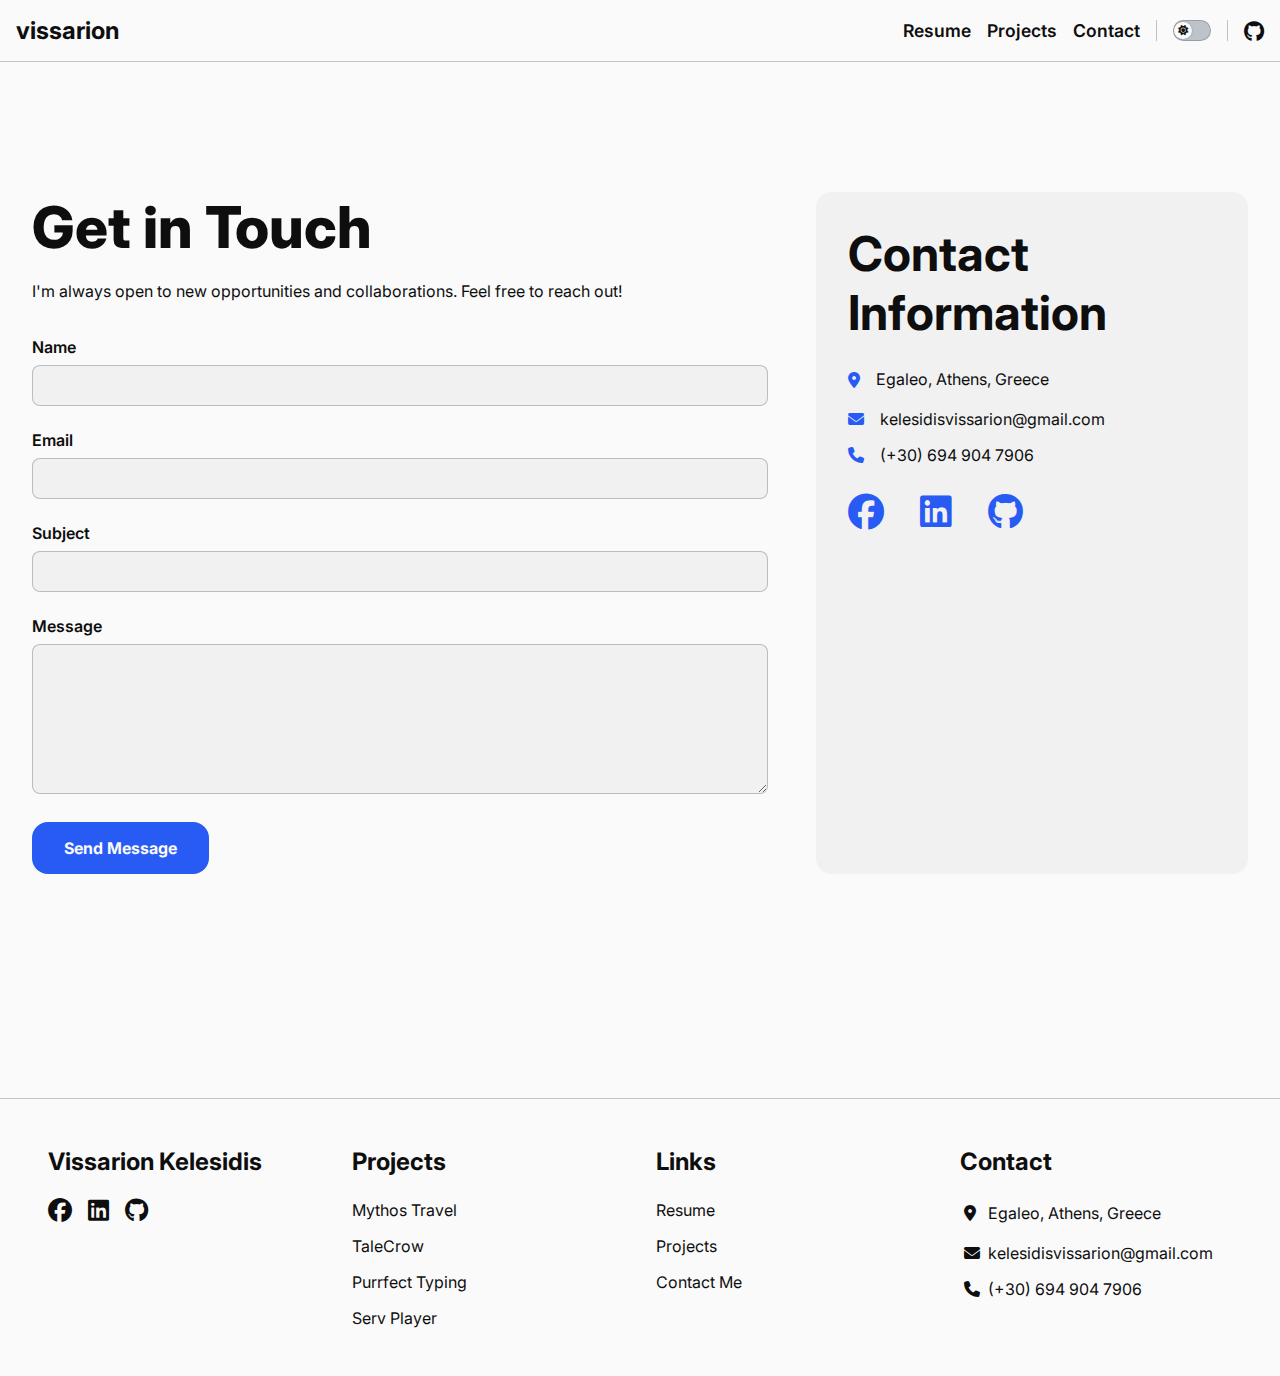
==== html/contact.html @ 2065293e "Remove unused font loading code from HTML files and update error message in contact form" ====
<!DOCTYPE html>
<html lang="en">

<head>
  <meta charset="UTF-8">
  <meta name="viewport" content="width=device-width, initial-scale=1.0">
  <title>Contact - Vissarion Kelesidis</title>

  <!-- Scripts -->
  <script src="../js/themeLoader.js"></script>
  <script src="../js/script.js" defer></script>
  <script src="../js/contactForm.js" defer></script>
  
  <!-- Styles -->
  <link rel="stylesheet" href="../css/all.min.css">
  <link rel="stylesheet" href="../css/styles.css">
  
</head>

<body>

  <div class="popup-background">
    <div id="success" class="popup">
      <i class="fa-solid fa-xmark"></i>
      <p>Thank you very much for submitting the form!</p>
      <i style="color: green;" class="fa-solid fa-circle-check fa-xl"></i>
    </div>
    <div id="error" class="popup">
      <i class="fa-solid fa-xmark"></i>
      <p>Form was not successfully submitted. Please try again</p>
      <i style="color: firebrick"; class="fa-solid fa-circle-xmark fa-xl"></i>
    </div>
  </div>

  <!-- Header -->
  <header class="container-full">

    <nav class="container-full">
      <div class="container-fixed">

        <div id="logo">
          <a href="../index.html">vissarion</a>
        </div>

        <div id="nav-links">

          <ul class="desktop-links">
            <li><a href="./resume.html">Resume</a></li>
            <li><a href="./projects.html">Projects</a></li>
            <li><a href="">Contact</a></li>
          </ul>

          <div class="links-separation"></div>

          <!-- Light/Dark Mode Switch -->
          <div id="navbar-appearance">
            <div class="theme-switch">
              <div class="checkball flex-center">
                <i class="fa-solid fa-sun"></i>
                <i class="fa-solid fa-moon"></i>
              </div>
            </div>
          </div>

          <div class="links-separation"></div>

          <div id="github-link">
            <a target="_blank" href="https://www.github.com/keleviss">
              <i class="fa-brands fa-github"></i>
            </a>
          </div>

          <div id="offcanvas-bars-icon" class="mobile-nav-menu">
            <i class="fa-solid fa-bars fa-xl"></i>
          </div>

          <div id="offcanvas-close-icon" class="mobile-nav-menu">
            <i class="fa-solid fa-xmark fa-xl"></i>
          </div>
        </div>
      </div>
    </nav>
    <div id="offcanvas-menu">
      <div class="container-full">
        <ul>
          <li><a href="../index.html">Home</a></li>
          <li><a href="./resume.html">Resume</a></li>
          <li><a href="./projects.html">Projects</a></li>
          <li><a href="">Contact</a></li>
          <li id="appearance">Appearance
            <!-- Light/Dark Mode Switch -->
            <div id="offcanvas-appearance">
              <div class="theme-switch">
                <div class="checkball flex-center">
                  <i class="fa-solid fa-sun"></i>
                  <i class="fa-solid fa-moon"></i>
                </div>
              </div>
            </div>
          </li>
        </ul>
      </div>
    </div>
  </header>

  <!-- Main Container Full Width -->
  <main class="container-full">

    <!-- Contact Section -->
    <section id="contact-page" class="container-fixed">
      <div class="flex-col content">
        <h1>Get in Touch</h1>
        <p>I'm always open to new opportunities and collaborations. Feel free to reach out!</p>

        <form id="contact-form">
          <div class="form-group">
            <label for="name">Name</label>
            <input type="text" id="name" name="name" required>
          </div>
          <div class="form-group">
            <label for="email">Email</label>
            <input type="email" id="email" name="email" required>
          </div>
          <div class="form-group">
            <label for="subject">Subject</label>
            <input type="text" id="subject" name="subject" required>
          </div>
          <div class="form-group">
            <label for="message">Message</label>
            <textarea id="message" name="message" required></textarea>
          </div>
          <button type="submit" class="btn">Send Message</button>
        </form>
      </div>

      <div class="contact-info">
        <h2>Contact Information</h2>
        <ul>
          <li>
            <i class="fa-solid fa-location-dot"></i>
            <p>Egaleo, Athens, Greece</p>
          </li>
          <li>
            <i class="fa-solid fa-envelope"></i>
            <a href="mailto:kelesidisvissarion@gmail.com">kelesidisvissarion@gmail.com</a>
          </li>
          <li>
            <i class="fa-solid fa-phone"></i>
            <a href="tel:+306949047906">(+30) 694 904 7906</a>
          </li>
        </ul>
        <div class="social-links">
          <a href="https://www.facebook.com/profile.php?id=100077396446673" target="_blank"><i
              class="fa-brands fa-facebook fa-xl"></i></a>
          <a href="https://www.linkedin.com/in/vissarion-kelesidis/" target="_blank"><i
              class="fa-brands fa-linkedin fa-xl"></i></a>
          <a href="https://github.com/keleviss" target="_blank"><i class="fa-brands fa-github fa-xl"></i></a>
        </div>
      </div>
    </section>

  </main>

  <!-- Footer -->
  <footer class="container-full">
    <div class="container-fixed">
      <div id="socials" class="footer-col">
        <a id="home-page" href="../index.html">
          <h3>Vissarion Kelesidis</h3>
        </a>
        <ul id="social-links">
          <li>
            <a target="_blank" href="https://www.facebook.com/profile.php?id=100077396446673">
              <i class="fa-brands fa-facebook fa-xl"></i>
            </a>
          </li>
          <li>
            <a target="_blank" href="https://www.linkedin.com/in/vissarion-kelesidis/">
              <i class="fa-brands fa-linkedin fa-xl"></i>
            </a>
          </li>
          <li>
            <a target="_blank" href="https://github.com/keleviss">
              <i class="fa-brands fa-github fa-xl"></i>
            </a>
          </li>
        </ul>
      </div>

      <div id="project-links" class="footer-col">
        <h3>Projects</h3>
        <ul>
          <li><a target="_blank" href="https://github.com/keleviss/mythostravel-front-end">Mythos Travel</a></li>
          <li><a target="_blank" href="https://github.com/keleviss/Game-Studio-Website-Design">TaleCrow</a></li>
          <li><a target="_blank" href="https://github.com/keleviss/Purrfect-Typing">Purrfect Typing</a></li>
          <li><a target="_blank" href="https://github.com/keleviss/androidMusicPlayer">Serv Player</a></li>
        </ul>
      </div>

      <div id="footer-links" class="footer-col">
        <h3>Links</h3>
        <ul>
          <li><a href="./resume.html">Resume</a></li>
          <li><a href="./projects.html">Projects</a></li>
          <li><a href="#">Contact Me</a></li>
        </ul>
      </div>

      <div id="contact-info" class="footer-col">
        <h3>Contact</h3>
        <ul>
          <li id="location">
            <div class="contact-info-icon">
              <i class="fa-solid fa-location-dot"></i>
            </div>
            <p>Egaleo, Athens, Greece</p>
          </li>
          <li id="email">
            <div class="contact-info-icon">
              <i class="fa-solid fa-envelope"></i>
            </div>
            <a href="mailto:kelesidisvissarion@gmail.com">kelesidisvissarion@gmail.com</a>
          </li>
          <li id="phone">
            <div class="contact-info-icon">
              <i class="fa-solid fa-phone"></i>
            </div>
            <a href="tel:+306949047906">(+30) 694 904 7906</a>
          </li>
        </ul>
      </div>
    </div>
  </footer>

</body>

</html>
---- css/styles.css ----
@font-face {
  font-family: 'Inter';
  src: url("../webfonts/Inter-VariableFont_opsz\,wght.ttf") format('truetype');
}

:root {
  /* Typography */
  --font-primary: Inter, sans-serif;

  /* Colors */
  --color-background: #fafafa;
  --color-text: #0e0e0e;
  --color-link-hover: #285bf4;
  --color-link-active: #082D9B;
  --color-box-shadow: #1c1e2155;
  --color-card-bg: #f1f1f1;
  --color-card-bg-hover: #e9e9e9;
  --color-border: #3f516452;

  /* Button colors */
  --color-btn-primary: #285bf4;
  --color-btn-primary-hover: #082D9B;
  --color-btn-primary-active: #051C61;
  --color-btn-secondary: #285bf440;
  --color-btn-secondary-hover: #285bf460;
  --color-btn-secondary-active: #285bf415;
}

/* Dark Theme Variables */
html.dark-theme {
  --color-background: #0e0e0e;
  --color-text: #ecf0f1;
  --color-box-shadow: #0a0a0a;
  --color-card-bg: #151515;
  --color-card-bg-hover: #191919;
  --color-border: #ecf0f13e;
}

[data-loading-theme='true'] nav .container-fixed,
[data-loading-theme='true'] .card-item,
[data-loading-theme='true'] #offcanvas-menu,
[data-loading-theme='true'] .checkball,
[data-loading-theme='true'] .fa-sun,
[data-loading-theme='true'] .fa-moon {
  transition: none !important;
}

/* Reset & Base Styles */
* {
  box-sizing: border-box;
  margin: 0;
  padding: 0;
}

html {
  font-family: var(--font-primary);
  background-color: var(--color-background);
  color: var(--color-text);
  transition: background-color 0.3s, color 0.3s;
}

main {
  padding: 2rem;
}

h1, h2 {
  margin: 0;
}

h1 {
  font-size: 4rem;
  font-weight: 800;
}

h2 {
  font-size: 3rem;
}

h3 {
  font-size: 1.5rem;
}

p {
  line-height: 1.7;
}

a {
  color: inherit;
  text-decoration: none;
}

a:hover {
  color: var(--color-link-hover);
}

a:active {
  color: var(--color-link-active);
}

span {
  color: var(--color-link-hover);
}

b {
  font-weight: 500;
  color: var(--color-link-hover);
}

.container-full {
  display: flex;
  flex-direction: column;
  align-items: center;
}

.container-fixed {
  display: flex;
  width: 1340px;
}

section.container-fixed {
  padding-top: 16rem;
}

.flex-center {
  display: flex;
  justify-content: center;
  align-items: center;
}

.flex-col {
  flex-direction: column;
}

/* Button and Card Components */
.btn {
  font-family: var(--font-primary);
  font-size: 1rem;
  font-weight: 700;
  padding: 1rem 2rem;
  border-radius: 1rem;
  border: none;
  cursor: pointer;
  color: var(--color-background);
  background-color: var(--color-btn-primary);
  transition: background-color 0.2s;
}

[data-theme='dark'] .btn {
  color: var(--color-text);
}

.btn:hover {
  background-color: var(--color-btn-primary-hover);
}

.btn:active {
  background-color: var(--color-btn-primary-active);
}

a.btn {
  color: var(--color-background);
}

[data-theme='dark'] a.btn {
  color: var(--color-text);
}

.card-item {
  background-color: var(--color-card-bg);
  border-radius: 2rem;
  padding: 2.5rem;
  box-shadow: 0 4px 6px rgba(0, 0, 0, 0.1);
  transition: box-shadow 0.3s ease, transform 0.3s ease, background-color 0.2s;
}

.card-item:hover {
  transform: translateY(-5px);
  box-shadow: 0 6px 12px rgba(0, 0, 0, 0.15);
}

.card-item h3 {
  margin-bottom: 1rem;
}

.card-item p {
  margin-bottom: 0;
}

/* Navbar Styles */
nav.container-full {
  position: fixed;
  top: 0;
  z-index: 3;
  width: 100%;
  padding: 1rem 0;
  border-bottom: 1px solid var(--color-border);
  background-color: var(--color-background);
  transition: background-color 0.3s ease, border-bottom 0.2s ease;
}

nav .container-fixed {
  justify-content: space-between;
}

.scrolled {
  border-bottom: 1px solid var(--color-border); /* Adjust color and thickness */
}

/* Logo */
nav #logo a {
  font-size: 1.5rem;
  font-weight: 700;
}

/* Navbar Links */
#nav-links {
  display: flex;
  justify-content: space-between;
  align-items: center;
  gap: 1rem;
}

.desktop-links {
  display: flex;
  gap: 1rem;
  list-style-type: none;
}

.desktop-links li a {
  font-size: 1.1rem;
  font-weight: 600;
}

.links-separation {
  display: inline-block;
  height: 1.3rem;
  width: 1px;
  background-color: var(--color-border);
}

/* Theme Switch Toggle */
.theme-switch {
  border-radius: 20px;
  border: 1px solid var(--color-border);
  background-color: var(--color-border);
  height: 1.3rem;
  width: 2.4rem;
  padding: 0.05rem 0.05rem;
  cursor: pointer;
  transition: background-color 0.3s;
}

.theme-switch:hover {
  border-color: var(--color-link-hover);
}

.checkball {
  width: 50%;
  height: 100%;
  border-radius: 20px;
  box-shadow: 0 0 0.1rem grey;
  background-color: var(--color-background);
  transition: transform 0.3s ease;
}

[data-theme='dark'] .checkball {
  transform: translateX(100%);
}

.fa-solid {
  line-height: unset;
}

.fa-sun, .fa-moon {
  font-size: 0.65rem;
}

[data-theme='light'] .fa-sun,
[data-theme='dark'] .fa-moon {
  display: block;
}

[data-theme='dark'] .fa-sun,
[data-theme='light'] .fa-moon {
  display: none;
}

/* GitHub Link */
#github-link a i {
  vertical-align: -15%;
  font-size: 1.3rem;
  color: var(--color-text);
}

#github-link a i:hover {
  color: var(--color-link-hover);
}

#github-link a i:active {
  color: var(--color-link-active);
}

/* Mobile Navigation Menu */
.mobile-nav-menu {
  display: none;
}

.mobile-nav-menu:hover {
  background-color: var(--color-card-bg);
  cursor: pointer;
}

/* Off Canavs Menu */
#offcanvas-menu {
  position: absolute;
  z-index: 2;
  top: 0;
  right: 0;
  width: 100%;
  height: 100%;
  overflow-y: scroll;
  transform: translateY(-100%);
  background-color: var(--color-background);
  transition: background-color 0.3s, transform 0.3s;
}

#offcanvas-menu div.container-full {
  margin-top: 3.5rem;
  padding: 1rem;
  align-items: unset;
}

#offcanvas-menu ul {
  list-style-type: none;
  display: flex;
  padding: 0;
  margin: 0;
  flex-direction: column;
  gap: 1rem;
}

#offcanvas-menu li a,
li#appearance {
  padding: 15px;
  font-weight: 600;
}

#offcanvas-menu li a {
  display: block;  
}

#appearance {
  border-radius: 10px;
  display: flex;
  justify-content: space-between;
  background-color: var(--color-card-bg-hover);
  transition: background-color .3s;
}



/* Hero Section Styles */
#hero {
  gap: 3rem;
  justify-content: space-between;
  padding-top: 14rem;
}

#hero .content {
  flex: 2;
  display: flex;
  justify-content: center;
}

#cta-buttons {
  margin-top: 2rem;
  display: flex;
  gap: 20px;
}

/* Button Styles */
#hero .btn:last-child {
  color: var(--color-link-hover);
  background-color: var(--color-btn-secondary);
}

#hero .btn:last-child:hover {
  background-color: var(--color-btn-secondary-hover);
}

#hero .btn:last-child:active {
  background-color: var(--color-btn-secondary-active);
}

#profile-img {
  flex: 1;
}

#profile-img img {
  border-radius: 20%;
  width: 75%;
}

/* About Me Styles */
#about-me .cards {
  padding-top: 3rem;
  display: flex;
  justify-content: space-between;
  align-items: center;
  gap: 2rem;
}

/* Skills Section Styles */
#dev-icons {
  width: 100%;
  display: flex;
  justify-content: space-between;
  align-items: center;
  padding-top: 3rem;
  flex-wrap: wrap;
}

/* Icon Component */
.icon {
  display: flex;
  justify-content: center;
  align-items: center;
  padding: 1rem;
  border-radius: 1rem;
  background-color: var(--color-card-bg);
  transition: transform 0.1s ease-out;
}

.icon i {
  position: absolute;
  font-size: 2.5rem;
  opacity: 0;
  transition: opacity 0.2s;
}

.icon img {
  width: 3rem;
  transition: opacity 0.3s ease-out;
}

.icon:hover {
  transform: scale(1.25);
  background-color: var(--color-card-bg-hover);
}

.icon.hovered {
  transform: scale(1.05);
}

/* Projects Section Styles */
.projects {
  flex-direction: column;
  justify-content: center;
  align-items: center;
}

.project-gallery {
  padding-top: 3rem;
  display: grid;
  grid-template: 1fr 1fr / 1fr 1fr;
  gap: 2rem;
}

.project-gallery .card-item h3 a i {
  visibility: hidden;
  margin: 10px 0 0 5px;
}

.project-gallery .card-item:hover i {
  visibility: visible;
}

/* Contact Section Styles */
#contact {
  justify-content: center;
  align-items: center;
}

#contact .flex-col {
  display: flex;
  flex-direction: column;
  justify-content: center;
  align-items: center;
}

#contact .btn {
  margin-top: 3rem;
}

/* Footer Styles */
footer {
  margin-top: 12rem;
  border-top: 1px solid var(--color-border);
  padding: 3rem;
}

.footer-col {
  flex: 1;
  display: flex;
  flex-direction: column;
  row-gap: 1.5rem;
}

footer ul {
  padding: 0;
  margin: 0;
  display: flex;
  flex-direction: column;
  list-style-type: none;
  gap: 1rem;
}

footer div.container-fixed {
  gap: 2rem;
}

footer a:hover {
  text-decoration: underline;
}

#socials a {
  display: inline-block;
}

#socials h3 {
  display: inline-block;
}

#socials ul {
  flex-direction: row;
}

/* Custom Language Dropdown Select */
#language {
  position: relative;
  display: inline-block;
  cursor: pointer;
}

#language p,
#language i {
  margin: 0;
  color: var(--color-text);
}

#lang-dropdown {
  width: fit-content;
  display: flex;
  gap: 5px;
  align-items: center;
  justify-content: space-between;
  background-color: var(--color-card-bg);
  padding: 5px 15px;
  border: 1px solid var(--color-border);
  border-radius: 10px;
}

#dropdown-menu {
  position: absolute;
  bottom: 100%;
  left: 0;
  padding: 5px;
  background-color: var(--color-background);
  border: 1px solid var(--color-border);
  border-radius: 10px;
  width: 50%;
  min-width: fit-content;
  box-shadow: 0 4px 8px rgba(0, 0, 0, 0.1);
  z-index: 1000;
}

#dropdown-menu.hidden {
  display: none;
}

.dropdown-item {
  padding: 10px;
  border-radius: 7px;
  cursor: pointer;
}

.dropdown-item:hover {
  background-color: var(--color-card-bg-hover);
}

.contact-info-icon {
  width: 1.5rem;
  display: inline-flex;
  justify-content: center;
}

#contact-info i {
  width: 16px;
}

#contact-info p {
  display: inline-block;
  margin: 0;
}

/* Media Queries */
@media only screen and (max-width: 1380px) {  
  .container-fixed {
    width: 100%;
  }

  nav.container-full {
    padding: 0;
  }

  nav .container-fixed {
    padding: 1rem;
  }

  #about-me .cards {
    flex-direction: column;
  }

  h1 {
    font-size: 3.6rem;
  }

  #dev-icons {
    gap: 1rem;
    justify-content: center;
  }
}

@media only screen and (max-width: 1220px) {
  h1 {
    font-size: 3.2rem;
  }

  .project-gallery {
    grid-template: 1fr 1fr 1fr 1fr / 1fr;
  }
}

@media only screen and (max-width: 1100px) {
  h1 {
    font-size: 2.7rem;
  }

  h2 {
    font-size: 2.3rem;
  };

  #about-me .cards,
  #dev-icons,
  #projects .project-gallery {
    padding-top: 1.5rem;
  }

  footer {
    padding-left: 2rem;
    padding-right: 2rem;
  }

  footer .container-fixed {
    display: grid;
    grid-template: 1fr 1fr / 1fr 1fr;
    row-gap: 3rem;
    column-gap: 2rem;
  }
}

@media only screen and (min-width: 950px) {
  .mobile-nav-menu {
    display: none;
  }
}


@media only screen and (max-width: 950px) {

  section.container-fixed {
    padding-top: 12rem;
  }

  #hero {
    padding-top: 6rem;
    flex-direction: column;
  }

  #hero .content {
    order: 1;
    padding: 0 1.5rem;
    text-align: center;
  }

  #cta-buttons {
    justify-content: center;
  }

  #profile-img img {
    width: 10rem;
  }

  .project-gallery .card-item h3 a i {
    visibility: visible;
  }
}

@media only screen and (max-width: 720px) {
  #github-link,
  .links-separation,
  #navbar-appearance,
  #nav-links .desktop-links {
    display: none;
  }

  #offcanvas-bars-icon {
    display: block;
  }
}

@media only screen and (max-width: 685px) {
  h1 {
    font-size: 2.1rem;
  }

  #hero .content {
    padding: 0;
  }

  h2 {
    font-size: 1.9rem;
  }

  h3 {
    font-size: 1.3rem;
  }
}

@media only screen and (max-width: 520px) {

  main {
    padding: 1rem;
  }

  #navbar-appearance,
  #github-link {
    display: none;
  }

  .card-item p {
    font-size: .9rem;
  }

  footer {
    font-size: small;
  }
}

@media only screen and (max-width: 450px) {
  .btn {
    font-size: .85rem;
  }

  nav #logo a {
    font-size: 1.2rem;
  }

  #hero h1 {
    font-size: 1.8rem;
  }
}


/* Contact Page Styles */
#contact-page {
  padding-top: 10rem;
  display: flex;
  justify-content: space-between;
  gap: 3rem;
}

#contact-page .content {
  flex: 2;
}

#contact-page h1 {
  margin-bottom: 1rem;
}

#contact-form {
  margin-top: 2rem;
  width: 100%;
}

.form-group {
  margin-bottom: 1.5rem;
}

.form-group label {
  display: block;
  margin-bottom: 0.5rem;
  font-weight: 600;
}

.form-group input,
.form-group textarea {
  width: 100%;
  padding: 0.75rem;
  border: 1px solid var(--color-border);
  border-radius: 0.5rem;
  background-color: var(--color-card-bg);
  color: var(--color-text);
}

.form-group textarea {
  height: 150px;
  resize: vertical;
}

#contact-page .btn {
  align-self: flex-start;
}

.contact-info {
  flex: 1;
  background-color: var(--color-card-bg);
  padding: 2rem;
  border-radius: 1rem;
}

.contact-info h2 {
  margin-bottom: 1.5rem;
}

.contact-info ul {
  list-style-type: none;
  padding: 0;
}

.contact-info li {
  display: flex;
  align-items: center;
  margin-bottom: 1rem;
}

.contact-info i {
  margin-right: 1rem;
  color: var(--color-link-hover);
}

.social-links {
  margin-top: 2rem;
}

.social-links a {
  margin-right: 1rem;
  font-size: 1.5rem;
  color: var(--color-text);
}

.social-links a:hover {
  color: var(--color-link-hover);
}

.popup-background {
  width: 100%;
  height: 100vh;
  position: fixed;
  z-index: 4;
  top: 0;
  left: 0;
  background-color: rgba(0, 0, 0, 0.8);
  display: none;
}

.popup {
  position: fixed;
  z-index: 5;
  top: 50vh;
  left: 50%;
  transform: translateX(-50%);
  /* margin: 2rem; */
  padding: 2.5rem 2.5rem 2rem;
  border-radius: 5px;
  background-color: var(--color-card-bg);
  font-size: 1.2rem;
  display: none;
  gap: 2rem;
  flex-direction: column;
  align-items: center;
}

.popup .fa-xmark {
  position: absolute;
  top: 0;
  right: 0;
  padding: 0.3rem 0.5rem;
}

.popup .fa-xmark:hover {
  cursor: pointer;
}

@media (max-width: 768px) {
  #contact-page {
    flex-direction: column;
  }

  .contact-info {
    order: -1;
  }
}


/* Resume Page Styles */
#resume-page {
  padding-top: 10rem;
}

#resume-page .content {
  width: 100%;
}

#resume-page h1 {
  margin-bottom: 1rem;
}

.resume-actions {
  margin: 2rem 0;
}

.resume-viewer {
  display: flex;
  width: 100%;
  height: auto;
  border: 1px solid var(--color-border);
  border-radius: 0.5rem;
  overflow: hidden;
  justify-content: center;
  background-color: var(--color-card-bg);
}

.resume-viewer img {
  width: 70%;
  height: auto;
}

@media only screen and (max-width: 950px) {
  .resume-viewer img {
    width: 100%;
  }
}

/* Projects Page Styles */
#projects-page {
  padding-top: 10rem;
  flex-direction: column;
}

#projects-page h1 {
  margin-bottom: 1rem;
}

#projects-page > p {
  margin-bottom: 3rem;
}

.projects-grid {
  display: grid;
  grid-template-columns: repeat(auto-fit, minmax(300px, 1fr));
  gap: 2rem;
}

.project-card {
  background-color: var(--color-card-bg);
  border-radius: 1rem;
  overflow: hidden;
  box-shadow: 0 4px 6px rgba(0, 0, 0, 0.1);
  transition: transform 0.3s ease, box-shadow 0.3s ease;
}

.project-card:hover {
  transform: translateY(-5px);
  box-shadow: 0 6px 12px rgba(0, 0, 0, 0.15);
}

.project-card img {
  width: 100%;
  height: 200px;
  object-fit: cover;
}

.project-card h3 {
  padding: 1rem 1rem 0.5rem;
  font-size: 1.5rem;
}

.project-card p {
  padding: 0 1rem 1rem;
  color: var(--color-text);
}

.project-tech {
  padding: 0 1rem 1rem;
  display: flex;
  flex-wrap: wrap;
  gap: 0.5rem;
}

.project-tech span {
  background-color: var(--color-btn-secondary);
  color: var(--color-text);
  padding: 0.25rem 0.5rem;
  border-radius: 0.25rem;
  font-size: 0.875rem;
}

.project-card .btn {
  display: block;
  margin: 1rem;
  text-align: center;
}

@media (max-width: 768px) {
  .projects-grid {
    grid-template-columns: 1fr;
  }
}

@media (max-width: 520px) {
  #resume-page,
  #contact-page,
  #projects-page {
    padding-top: 5rem;
  }
}
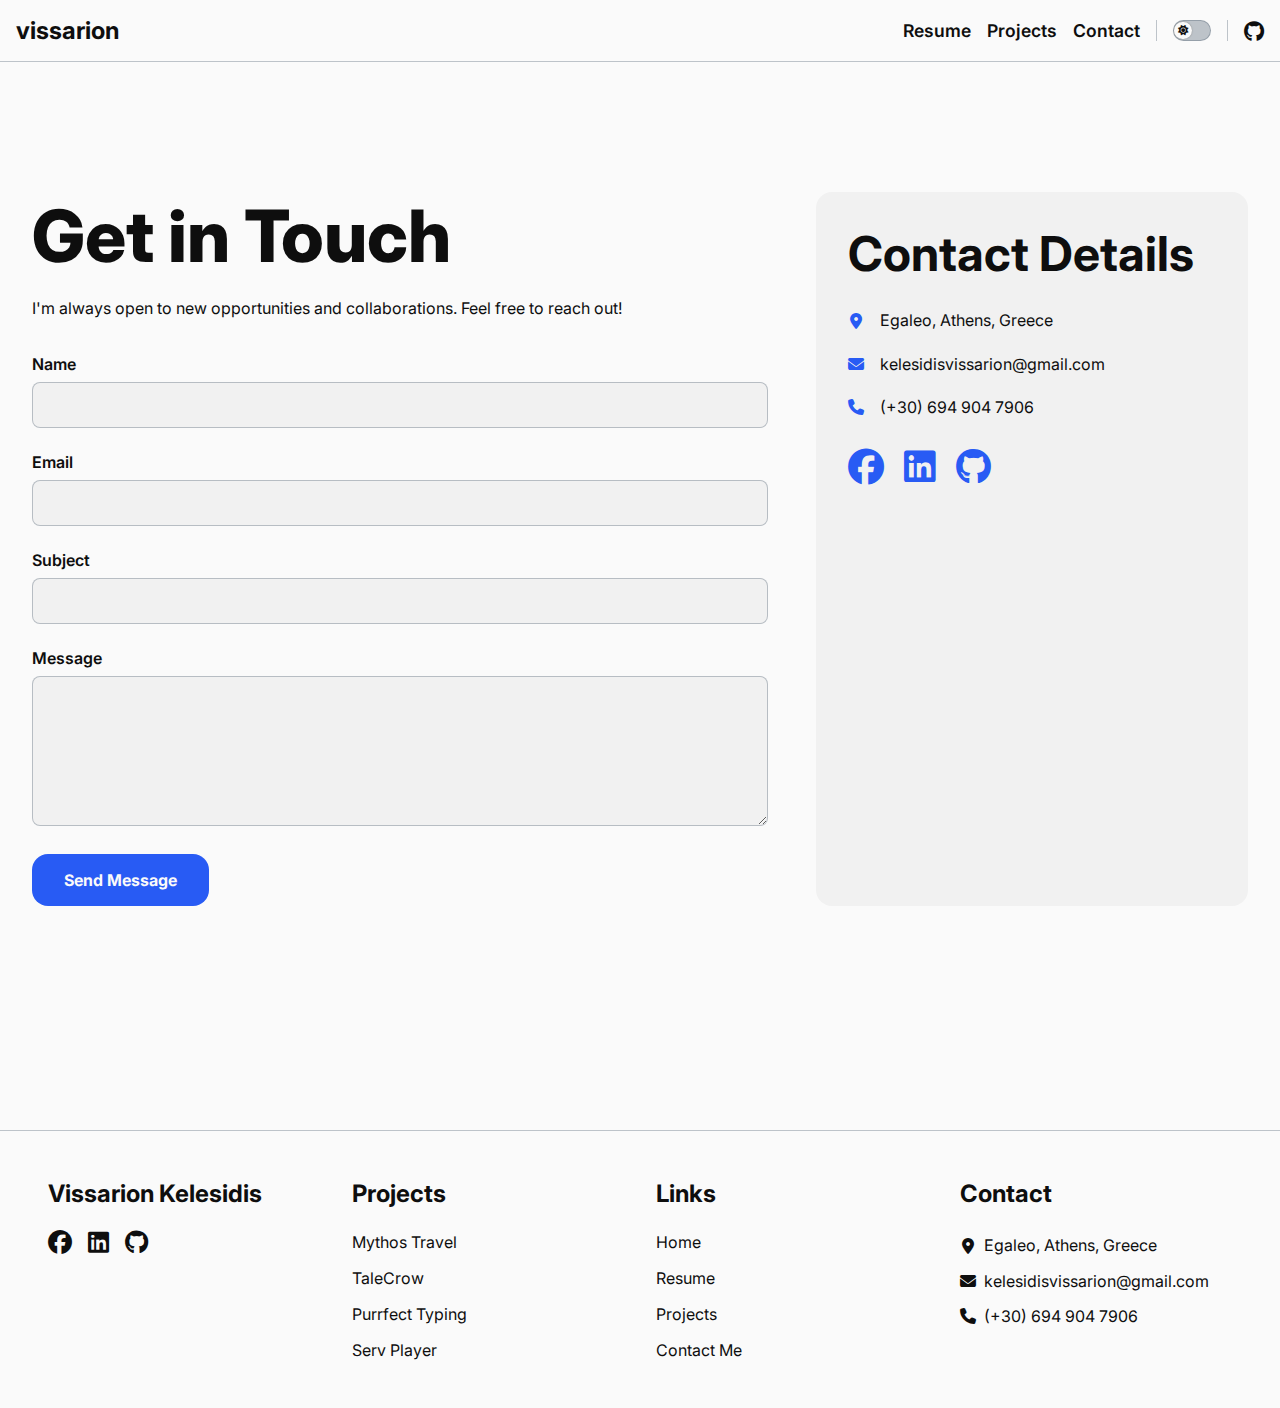
==== commit c4caab69: "Add home link to footer and update contact details layout" ====
--- a/html/contact.html
+++ b/html/contact.html
@@ -10,11 +10,11 @@
   <script src="../js/themeLoader.js"></script>
   <script src="../js/script.js" defer></script>
   <script src="../js/contactForm.js" defer></script>
-  
+
   <!-- Styles -->
   <link rel="stylesheet" href="../css/all.min.css">
   <link rel="stylesheet" href="../css/styles.css">
-  
+
 </head>
 
 <body>
@@ -28,7 +28,7 @@
     <div id="error" class="popup">
       <i class="fa-solid fa-xmark"></i>
       <p>Form was not successfully submitted. Please try again</p>
-      <i style="color: firebrick"; class="fa-solid fa-circle-xmark fa-xl"></i>
+      <i style="color: firebrick" ; class="fa-solid fa-circle-xmark fa-xl"></i>
     </div>
   </div>
 
@@ -65,17 +65,17 @@
           <div class="links-separation"></div>
 
           <div id="github-link">
-            <a target="_blank" href="https://www.github.com/keleviss">
-              <i class="fa-brands fa-github"></i>
+            <a aria-label="GitHub Profile (NavBar)" target="_blank" href="https://www.github.com/keleviss">
+              <i class="fa-brands fa-github" title="GitHub Profile"></i>
             </a>
           </div>
 
           <div id="offcanvas-bars-icon" class="mobile-nav-menu">
-            <i class="fa-solid fa-bars fa-xl"></i>
+            <i class="fa-solid fa-bars fa-xl" title="open menu"></i>
           </div>
 
           <div id="offcanvas-close-icon" class="mobile-nav-menu">
-            <i class="fa-solid fa-xmark fa-xl"></i>
+            <i class="fa-solid fa-xmark fa-xl" title="close menu"></i>
           </div>
         </div>
       </div>
@@ -134,21 +134,15 @@
       </div>
 
       <div class="contact-info">
-        <h2>Contact Information</h2>
-        <ul>
-          <li>
-            <i class="fa-solid fa-location-dot"></i>
-            <p>Egaleo, Athens, Greece</p>
-          </li>
-          <li>
-            <i class="fa-solid fa-envelope"></i>
-            <a href="mailto:kelesidisvissarion@gmail.com">kelesidisvissarion@gmail.com</a>
-          </li>
-          <li>
-            <i class="fa-solid fa-phone"></i>
-            <a href="tel:+306949047906">(+30) 694 904 7906</a>
-          </li>
-        </ul>
+        <h2>Contact Details</h2>
+        <div class="details">
+          <i class="fa-solid fa-location-dot"></i>
+          <p>Egaleo, Athens, Greece</p>
+          <i class="fa-solid fa-envelope"></i>
+          <a href="mailto:kelesidisvissarion@gmail.com">kelesidisvissarion@gmail.com</a>
+          <i class="fa-solid fa-phone"></i>
+          <a href="tel:+306949047906">(+30) 694 904 7906</a>
+        </div>
         <div class="social-links">
           <a href="https://www.facebook.com/profile.php?id=100077396446673" target="_blank"><i
               class="fa-brands fa-facebook fa-xl"></i></a>
@@ -170,18 +164,19 @@
         </a>
         <ul id="social-links">
           <li>
-            <a target="_blank" href="https://www.facebook.com/profile.php?id=100077396446673">
-              <i class="fa-brands fa-facebook fa-xl"></i>
+            <a aria-label="Facebook profile" target="_blank"
+              href="https://www.facebook.com/profile.php?id=100077396446673">
+              <i class="fa-brands fa-facebook fa-xl" title="Facebook profile"></i>
             </a>
           </li>
           <li>
-            <a target="_blank" href="https://www.linkedin.com/in/vissarion-kelesidis/">
-              <i class="fa-brands fa-linkedin fa-xl"></i>
+            <a aria-label="LinkedIn profile" target="_blank" href="https://www.linkedin.com/in/vissarion-kelesidis/">
+              <i class="fa-brands fa-linkedin fa-xl" title="LinkedIn profile"></i>
             </a>
           </li>
           <li>
-            <a target="_blank" href="https://github.com/keleviss">
-              <i class="fa-brands fa-github fa-xl"></i>
+            <a aria-label="GitHub profile" target="_blank" href="https://github.com/keleviss">
+              <i class="fa-brands fa-github fa-xl" title="GitHub profile"></i>
             </a>
           </li>
         </ul>
@@ -200,6 +195,7 @@
       <div id="footer-links" class="footer-col">
         <h3>Links</h3>
         <ul>
+          <li><a href="../index.html">Home</a></li>
           <li><a href="./resume.html">Resume</a></li>
           <li><a href="./projects.html">Projects</a></li>
           <li><a href="#">Contact Me</a></li>
@@ -208,26 +204,14 @@
 
       <div id="contact-info" class="footer-col">
         <h3>Contact</h3>
-        <ul>
-          <li id="location">
-            <div class="contact-info-icon">
-              <i class="fa-solid fa-location-dot"></i>
-            </div>
-            <p>Egaleo, Athens, Greece</p>
-          </li>
-          <li id="email">
-            <div class="contact-info-icon">
-              <i class="fa-solid fa-envelope"></i>
-            </div>
-            <a href="mailto:kelesidisvissarion@gmail.com">kelesidisvissarion@gmail.com</a>
-          </li>
-          <li id="phone">
-            <div class="contact-info-icon">
-              <i class="fa-solid fa-phone"></i>
-            </div>
-            <a href="tel:+306949047906">(+30) 694 904 7906</a>
-          </li>
-        </ul>
+        <div class="details">
+          <i class="fa-solid fa-location-dot"></i>
+          <p>Egaleo, Athens, Greece</p>
+          <i class="fa-solid fa-envelope"></i>
+          <a href="mailto:kelesidisvissarion@gmail.com">kelesidisvissarion@gmail.com</a>
+          <i class="fa-solid fa-phone"></i>
+          <a href="tel:+306949047906">(+30) 694 904 7906</a>
+        </div>
       </div>
     </div>
   </footer>
--- a/css/styles.css
+++ b/css/styles.css
@@ -56,19 +56,21 @@
   font-family: var(--font-primary);
   background-color: var(--color-background);
   color: var(--color-text);
-  transition: background-color 0.3s, color 0.3s;
+  transition: background-color 0.3s ease, color 0.3s ease;
 }
 
 main {
+  /* background: radial-gradient(circle at top center, var(--color-link-active) 0%, transparent 10%); */
   padding: 2rem;
 }
 
-h1, h2 {
+h1,
+h2 {
   margin: 0;
 }
 
 h1 {
-  font-size: 4rem;
+  font-size: 5rem;
   font-weight: 800;
 }
 
@@ -166,11 +168,12 @@
 }
 
 .card-item {
+  border: 1px solid var(--color-border);
   background-color: var(--color-card-bg);
   border-radius: 2rem;
   padding: 2.5rem;
   box-shadow: 0 4px 6px rgba(0, 0, 0, 0.1);
-  transition: box-shadow 0.3s ease, transform 0.3s ease, background-color 0.2s;
+  transition: box-shadow 0.3s ease, transform 0.3s ease, background-color 0.3s;
 }
 
 .card-item:hover {
@@ -183,7 +186,12 @@
 }
 
 .card-item p {
-  margin-bottom: 0;
+  margin-bottom: 1rem;
+}
+
+.project-img {
+  border-radius: 10px;
+  width: 100%;
 }
 
 /* Navbar Styles */
@@ -195,6 +203,8 @@
   padding: 1rem 0;
   border-bottom: 1px solid var(--color-border);
   background-color: var(--color-background);
+  /* background-color: rgba(0, 0, 0, 0.315); */
+  backdrop-filter: blur(10px);
   transition: background-color 0.3s ease, border-bottom 0.2s ease;
 }
 
@@ -203,7 +213,8 @@
 }
 
 .scrolled {
-  border-bottom: 1px solid var(--color-border); /* Adjust color and thickness */
+  border-bottom: 1px solid var(--color-border);
+  /* Adjust color and thickness */
 }
 
 /* Logo */
@@ -271,7 +282,8 @@
   line-height: unset;
 }
 
-.fa-sun, .fa-moon {
+.fa-sun,
+.fa-moon {
   font-size: 0.65rem;
 }
 
@@ -306,13 +318,13 @@
 }
 
 .mobile-nav-menu:hover {
-  background-color: var(--color-card-bg);
+  /* background-color: var(--color-card-bg); */
   cursor: pointer;
 }
 
 /* Off Canavs Menu */
 #offcanvas-menu {
-  position: absolute;
+  position: fixed;
   z-index: 2;
   top: 0;
   right: 0;
@@ -346,7 +358,7 @@
 }
 
 #offcanvas-menu li a {
-  display: block;  
+  display: block;
 }
 
 #appearance {
@@ -398,7 +410,7 @@
 
 #profile-img img {
   border-radius: 20%;
-  width: 75%;
+  width: 80%
 }
 
 /* About Me Styles */
@@ -422,13 +434,14 @@
 
 /* Icon Component */
 .icon {
+  border: 1px solid var(--color-border);
   display: flex;
   justify-content: center;
   align-items: center;
   padding: 1rem;
   border-radius: 1rem;
   background-color: var(--color-card-bg);
-  transition: transform 0.1s ease-out;
+  transition: transform 0.1s ease-out, background-color 0.3s ease;
 }
 
 .icon i {
@@ -497,6 +510,7 @@
   margin-top: 12rem;
   border-top: 1px solid var(--color-border);
   padding: 3rem;
+  overflow: hidden;
 }
 
 .footer-col {
@@ -535,76 +549,8 @@
   flex-direction: row;
 }
 
-/* Custom Language Dropdown Select */
-#language {
-  position: relative;
-  display: inline-block;
-  cursor: pointer;
-}
-
-#language p,
-#language i {
-  margin: 0;
-  color: var(--color-text);
-}
-
-#lang-dropdown {
-  width: fit-content;
-  display: flex;
-  gap: 5px;
-  align-items: center;
-  justify-content: space-between;
-  background-color: var(--color-card-bg);
-  padding: 5px 15px;
-  border: 1px solid var(--color-border);
-  border-radius: 10px;
-}
-
-#dropdown-menu {
-  position: absolute;
-  bottom: 100%;
-  left: 0;
-  padding: 5px;
-  background-color: var(--color-background);
-  border: 1px solid var(--color-border);
-  border-radius: 10px;
-  width: 50%;
-  min-width: fit-content;
-  box-shadow: 0 4px 8px rgba(0, 0, 0, 0.1);
-  z-index: 1000;
-}
-
-#dropdown-menu.hidden {
-  display: none;
-}
-
-.dropdown-item {
-  padding: 10px;
-  border-radius: 7px;
-  cursor: pointer;
-}
-
-.dropdown-item:hover {
-  background-color: var(--color-card-bg-hover);
-}
-
-.contact-info-icon {
-  width: 1.5rem;
-  display: inline-flex;
-  justify-content: center;
-}
-
-#contact-info i {
-  width: 16px;
-}
-
-#contact-info p {
-  display: inline-block;
-  margin: 0;
-}
-
 /* Media Queries */
-@media only screen and (max-width: 1380px) {  
+@media only screen and (max-width: 1380px) {
   .container-fixed {
     width: 100%;
   }
@@ -622,7 +568,7 @@
   }
 
   h1 {
-    font-size: 3.6rem;
+    font-size: 4.5rem;
   }
 
   #dev-icons {
@@ -633,7 +579,7 @@
 
 @media only screen and (max-width: 1220px) {
   h1 {
-    font-size: 3.2rem;
+    font-size: 4rem;
   }
 
   .project-gallery {
@@ -643,12 +589,14 @@
 
 @media only screen and (max-width: 1100px) {
   h1 {
-    font-size: 2.7rem;
+    font-size: 3.5rem;
   }
 
   h2 {
     font-size: 2.3rem;
-  };
+  }
+
+  ;
 
   #about-me .cards,
   #dev-icons,
@@ -683,7 +631,7 @@
   }
 
   #hero {
-    padding-top: 6rem;
+    padding-top: 12rem;
     flex-direction: column;
   }
 
@@ -707,6 +655,7 @@
 }
 
 @media only screen and (max-width: 720px) {
+
   #github-link,
   .links-separation,
   #navbar-appearance,
@@ -811,6 +760,8 @@
   border-radius: 0.5rem;
   background-color: var(--color-card-bg);
   color: var(--color-text);
+  font-family: var(--font-primary);
+  font-size: 1rem;
 }
 
 .form-group textarea {
@@ -829,23 +780,31 @@
   border-radius: 1rem;
 }
 
+#contact-info .details,
+.contact-info .details {
+  width: 100%;
+  display: grid;
+  grid-template: 1fr 1fr 1fr / 1fr 100fr;
+  align-items: center;
+  row-gap: 1rem;
+  column-gap: 1rem;
+}
+
+#contact-info .details {
+  row-gap: 0.5rem;
+  column-gap: 0.5rem;
+}
+
 .contact-info h2 {
   margin-bottom: 1.5rem;
 }
 
-.contact-info ul {
-  list-style-type: none;
-  padding: 0;
-}
-
-.contact-info li {
-  display: flex;
-  align-items: center;
-  margin-bottom: 1rem;
-}
-
+#contact-info i,
 .contact-info i {
-  margin-right: 1rem;
+  justify-self: center;
+}
+
+.contact-info i {
   color: var(--color-link-hover);
 }
 
@@ -962,7 +921,7 @@
   margin-bottom: 1rem;
 }
 
-#projects-page > p {
+#projects-page>p {
   margin-bottom: 3rem;
 }
 
@@ -973,11 +932,12 @@
 }
 
 .project-card {
+  border: 1px solid var(--color-border);
   background-color: var(--color-card-bg);
   border-radius: 1rem;
   overflow: hidden;
   box-shadow: 0 4px 6px rgba(0, 0, 0, 0.1);
-  transition: transform 0.3s ease, box-shadow 0.3s ease;
+  transition: transform 0.3s ease, box-shadow 0.3s ease, background-color 0.3s ease;
 }
 
 .project-card:hover {
@@ -1011,7 +971,9 @@
 .project-tech span {
   background-color: var(--color-btn-secondary);
   color: var(--color-text);
+  /* color: whitesmoke; */
   padding: 0.25rem 0.5rem;
+  border: 1px solid var(--color-border);
   border-radius: 0.25rem;
   font-size: 0.875rem;
 }
@@ -1029,9 +991,33 @@
 }
 
 @media (max-width: 520px) {
+
   #resume-page,
   #contact-page,
   #projects-page {
     padding-top: 5rem;
   }
+
+  .contact-info h2 {
+    font-size: 1.5rem;
+  }
+
+  .contact-info .details {
+    font-size: 0.9rem;
+  }
+}
+
+@media only screen and (max-width: 420px) {
+
+  .card-item h3 {
+    margin-bottom: 0.5rem;
+  }
+
+  .card-item p {
+    margin-bottom: 0.5rem;
+  }
+
+  footer .container-fixed {
+    grid-template: 1fr repeat(3, 2fr) / 1fr;
+  }
 }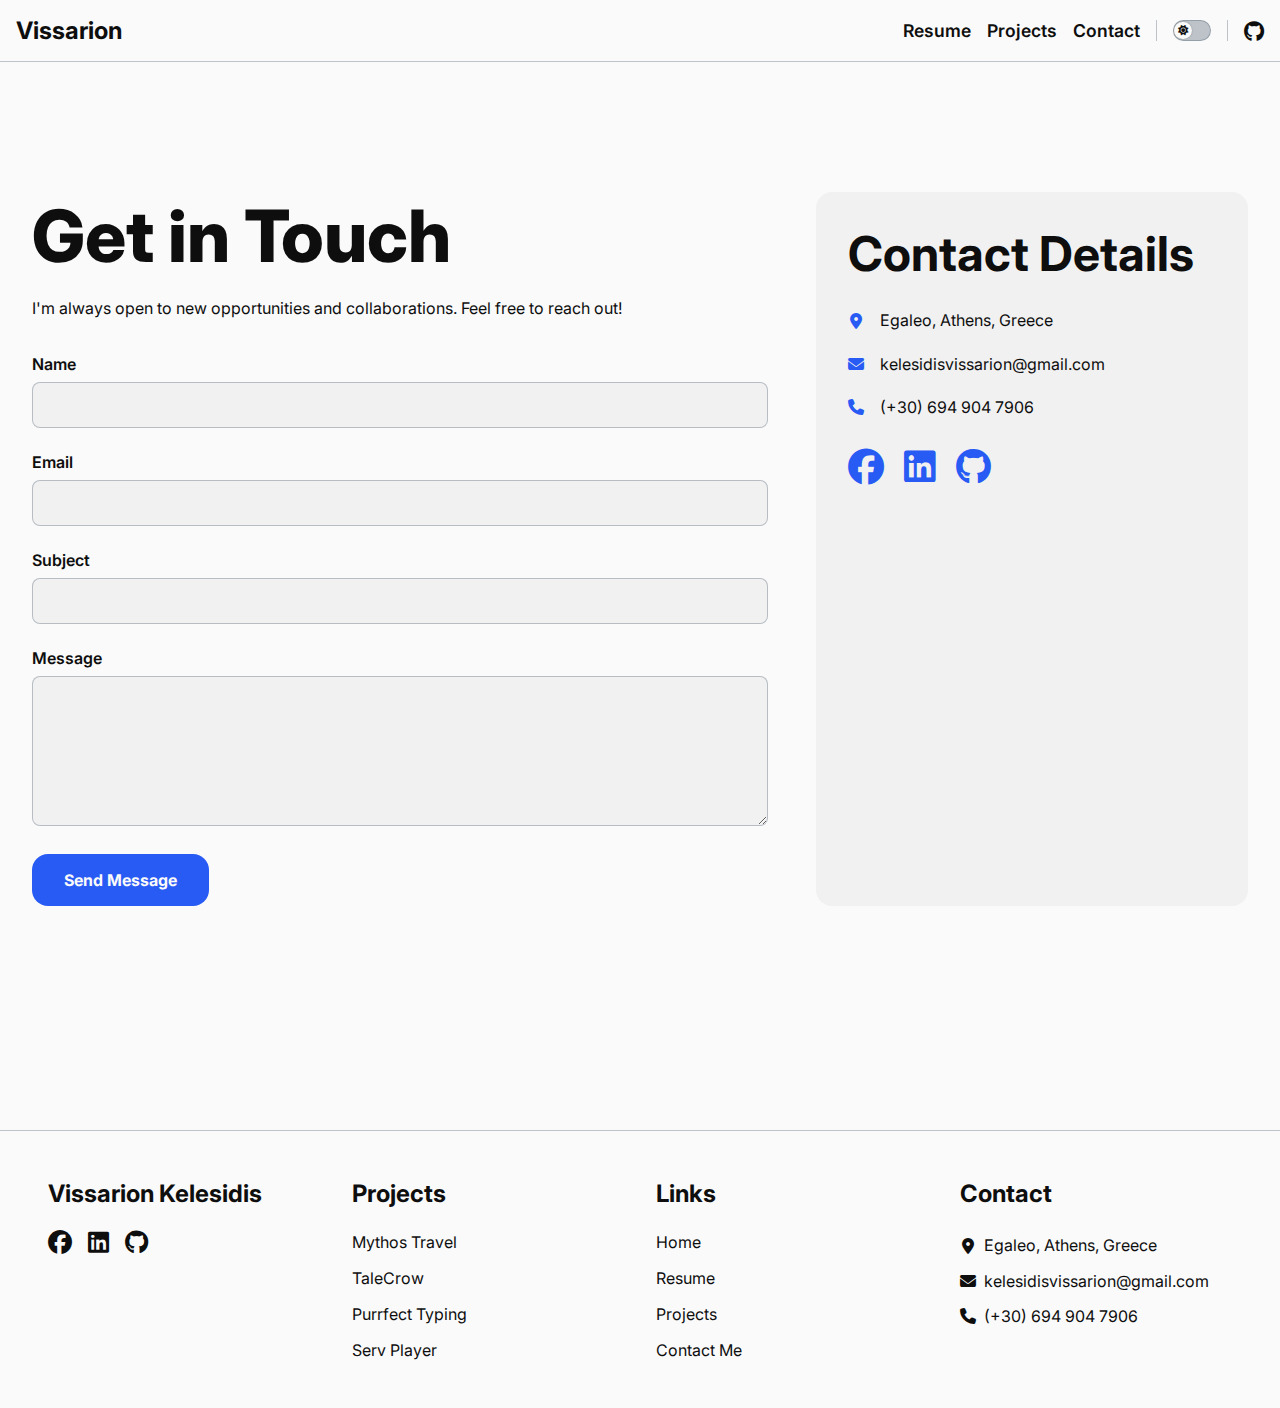
==== commit 34513fea: "Fix logo capitalization in navigation links and adjust icon hover scale" ====
--- a/html/contact.html
+++ b/html/contact.html
@@ -39,7 +39,7 @@
       <div class="container-fixed">
 
         <div id="logo">
-          <a href="../index.html">vissarion</a>
+          <a href="../index.html">Vissarion</a>
         </div>
 
         <div id="nav-links">
--- a/css/styles.css
+++ b/css/styles.css
@@ -462,7 +462,7 @@
 }
 
 .icon.hovered {
-  transform: scale(1.05);
+  transform: scale(1.025);
 }
 
 /* Projects Section Styles */
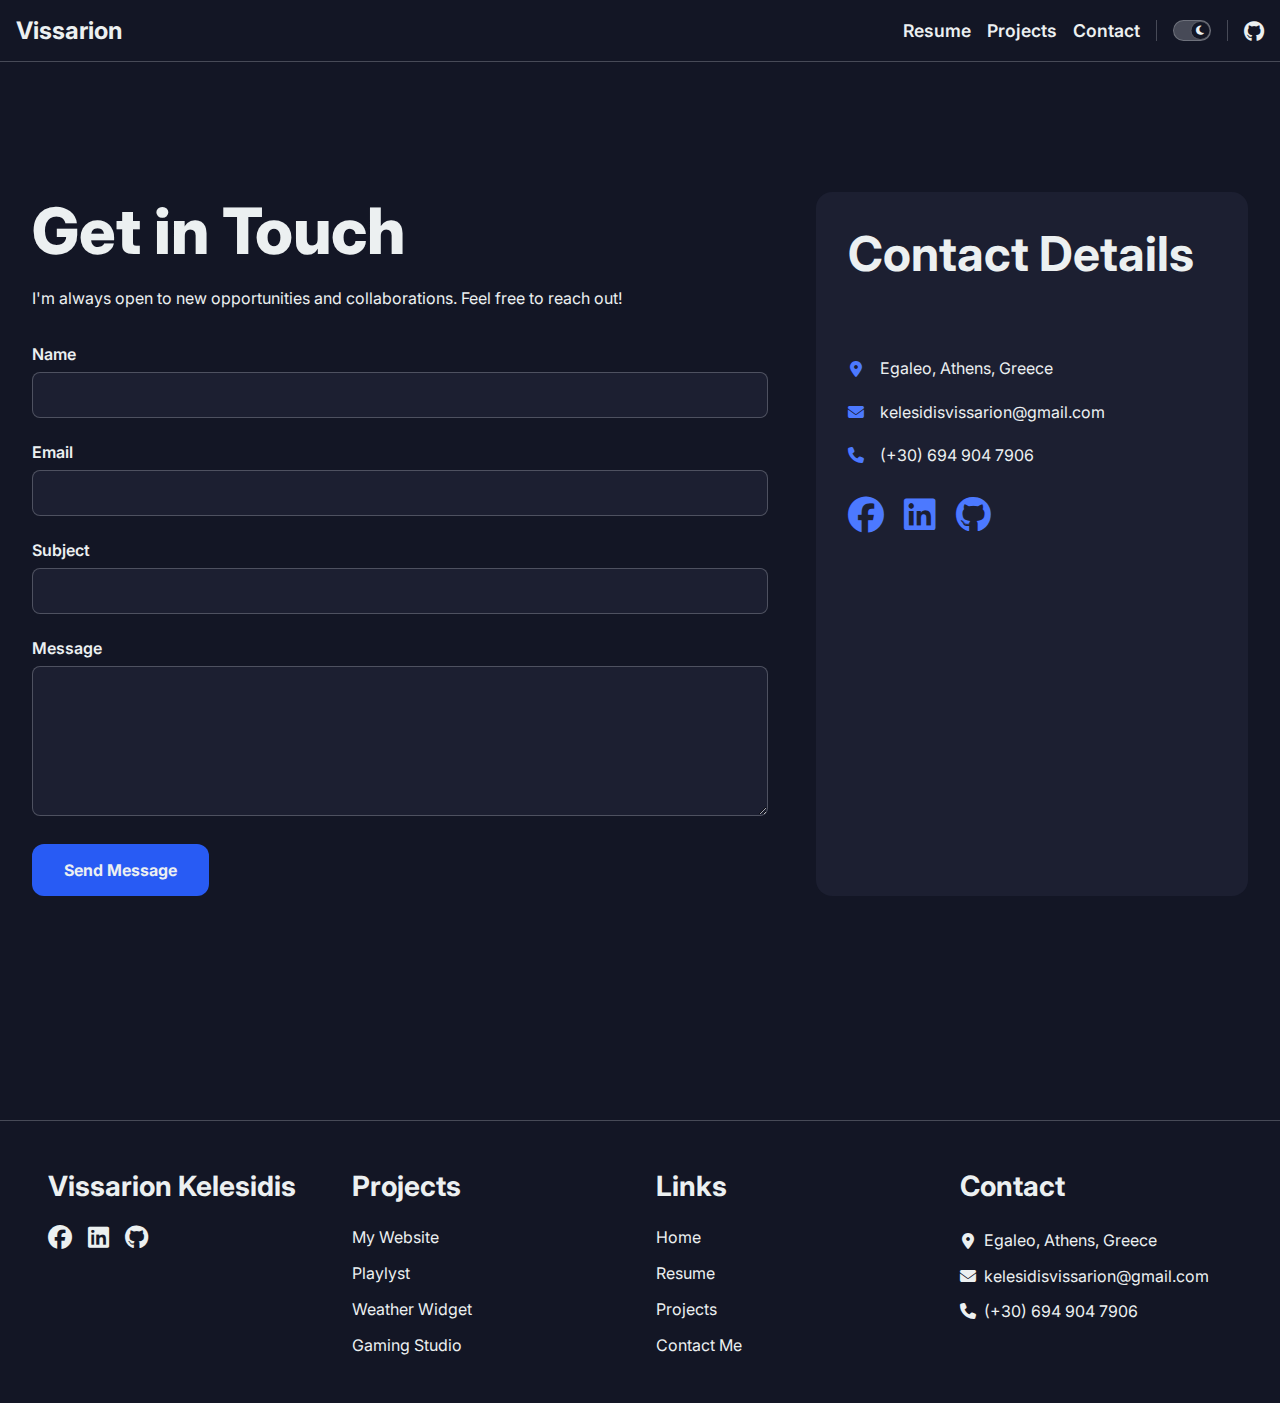
==== commit 67f40e6f: "Update project links and descriptions for improved navigation and clarity" ====
--- a/html/contact.html
+++ b/html/contact.html
@@ -185,10 +185,10 @@
       <div id="project-links" class="footer-col">
         <h3>Projects</h3>
         <ul>
-          <li><a target="_blank" href="https://github.com/keleviss/mythostravel-front-end">Mythos Travel</a></li>
-          <li><a target="_blank" href="https://github.com/keleviss/Game-Studio-Website-Design">TaleCrow</a></li>
-          <li><a target="_blank" href="https://github.com/keleviss/Purrfect-Typing">Purrfect Typing</a></li>
-          <li><a target="_blank" href="https://github.com/keleviss/androidMusicPlayer">Serv Player</a></li>
+          <li><a href="./projects.html#mywebsite">My Website</a></li>
+          <li><a href="./projects.html#playlyst">Playlyst</a></li>
+          <li><a href="./projects.html#weatherwidget">Weather Widget</a></li>
+          <li><a href="./projects.html#gamingstudio">Gaming Studio</a></li>
         </ul>
       </div>
 
--- a/css/styles.css
+++ b/css/styles.css
@@ -13,7 +13,7 @@
   --color-link-hover: #285bf4;
   --color-link-active: #082D9B;
   --color-box-shadow: #1c1e2155;
-  --color-card-bg: #f1f1f1;
+  --color-card-bg: #eeeeee;
   --color-card-bg-hover: #e9e9e9;
   --color-border: #3f516452;
 
@@ -24,16 +24,20 @@
   --color-btn-secondary: #285bf440;
   --color-btn-secondary-hover: #285bf460;
   --color-btn-secondary-active: #285bf415;
+
+  --color-tag-text: #2c49a2;
 }
 
 /* Dark Theme Variables */
 html.dark-theme {
-  --color-background: #0e0e0e;
+  --color-background: #131625;
   --color-text: #ecf0f1;
+  --color-link-hover: #4c79ff;
   --color-box-shadow: #0a0a0a;
-  --color-card-bg: #151515;
-  --color-card-bg-hover: #191919;
+  --color-card-bg: #1c1f31;
+  --color-card-bg-hover: #222222;
   --color-border: #ecf0f13e;
+  --color-tag-text: #819bea;
 }
 
 [data-loading-theme='true'] nav .container-fixed,
@@ -57,11 +61,15 @@
   background-color: var(--color-background);
   color: var(--color-text);
   transition: background-color 0.3s ease, color 0.3s ease;
+  scroll-padding-top: 120px;
 }
 
 main {
-  /* background: radial-gradient(circle at top center, var(--color-link-active) 0%, transparent 10%); */
   padding: 2rem;
+}
+
+h1, h2, h3, p, span, b {
+  transition: color 0.3s ease;
 }
 
 h1,
@@ -74,12 +82,19 @@
   font-weight: 800;
 }
 
+#resume-page h1,
+#projects-page h1,
+#contact-page h1 {
+  font-size: 4rem;
+}
+
 h2 {
   font-size: 3rem;
+  padding-bottom: 3rem;
 }
 
 h3 {
-  font-size: 1.5rem;
+  font-size: 1.75rem;
 }
 
 p {
@@ -139,7 +154,7 @@
   font-size: 1rem;
   font-weight: 700;
   padding: 1rem 2rem;
-  border-radius: 1rem;
+  border-radius: 0.75rem;
   border: none;
   cursor: pointer;
   color: var(--color-background);
@@ -168,25 +183,27 @@
 }
 
 .card-item {
-  border: 1px solid var(--color-border);
-  background-color: var(--color-card-bg);
-  border-radius: 2rem;
+  border: 1px solid var(--color-btn-secondary);
+  border-radius: 1rem;
   padding: 2.5rem;
   box-shadow: 0 4px 6px rgba(0, 0, 0, 0.1);
-  transition: box-shadow 0.3s ease, transform 0.3s ease, background-color 0.3s;
+  transition: box-shadow 0.3s ease,
+  background-color 0.5s ease,
+  border 0.5s ease;
 }
 
 .card-item:hover {
-  transform: translateY(-5px);
-  box-shadow: 0 6px 12px rgba(0, 0, 0, 0.15);
+  background-color: var(--color-card-bg);
+  box-shadow: 0 6px 16px rgba(0, 0, 0, 0.15);
+  border: 1px solid var(--color-link-hover);
 }
 
 .card-item h3 {
-  margin-bottom: 1rem;
+  margin-bottom: .5rem;
 }
 
 .card-item p {
-  margin-bottom: 1rem;
+  margin-bottom: 0.5rem;
 }
 
 .project-img {
@@ -212,11 +229,6 @@
   justify-content: space-between;
 }
 
-.scrolled {
-  border-bottom: 1px solid var(--color-border);
-  /* Adjust color and thickness */
-}
-
 /* Logo */
 nav #logo a {
   font-size: 1.5rem;
@@ -365,7 +377,7 @@
   border-radius: 10px;
   display: flex;
   justify-content: space-between;
-  background-color: var(--color-card-bg-hover);
+  background-color: var(--color-card-bg);
   transition: background-color .3s;
 }
 
@@ -415,7 +427,6 @@
 
 /* About Me Styles */
 #about-me .cards {
-  padding-top: 3rem;
   display: flex;
   justify-content: space-between;
   align-items: center;
@@ -428,37 +439,31 @@
   display: flex;
   justify-content: space-between;
   align-items: center;
-  padding-top: 3rem;
   flex-wrap: wrap;
 }
 
 /* Icon Component */
 .icon {
-  border: 1px solid var(--color-border);
+  /* border: 2px solid var(--color-border); */
+  border: 1px solid var(--color-btn-secondary);
   display: flex;
   justify-content: center;
   align-items: center;
   padding: 1rem;
-  border-radius: 1rem;
-  background-color: var(--color-card-bg);
-  transition: transform 0.1s ease-out, background-color 0.3s ease;
-}
-
-.icon i {
-  position: absolute;
-  font-size: 2.5rem;
-  opacity: 0;
-  transition: opacity 0.2s;
+  border-radius: 0.75rem;
+  transition: transform 0.2s ease,
+              background-color 0.5s ease,
+              border 0.2s;
 }
 
 .icon img {
   width: 3rem;
-  transition: opacity 0.3s ease-out;
 }
 
 .icon:hover {
-  transform: scale(1.25);
-  background-color: var(--color-card-bg-hover);
+  transform: scale(1.15);
+  background-color: var(--color-card-bg);
+  border: 1px solid var(--color-link-hover);
 }
 
 .icon.hovered {
@@ -473,19 +478,28 @@
 }
 
 .project-gallery {
-  padding-top: 3rem;
   display: grid;
   grid-template: 1fr 1fr / 1fr 1fr;
   gap: 2rem;
 }
 
-.project-gallery .card-item h3 a i {
-  visibility: hidden;
-  margin: 10px 0 0 5px;
-}
-
-.project-gallery .card-item:hover i {
-  visibility: visible;
+.project-gallery .card-item {
+  display: flex;
+  flex-direction: column;
+  gap: 1rem;
+}
+
+.project-gallery .project-details {
+  order: 1;
+}
+
+.project-gallery .project-img {
+  order: 0;
+}
+
+.project-gallery .project-details .btn {
+  margin-top: 2rem;
+  text-align: center;
 }
 
 /* Contact Section Styles */
@@ -547,177 +561,6 @@
 
 #socials ul {
   flex-direction: row;
-}
-
-/* Media Queries */
-@media only screen and (max-width: 1380px) {
-  .container-fixed {
-    width: 100%;
-  }
-
-  nav.container-full {
-    padding: 0;
-  }
-
-  nav .container-fixed {
-    padding: 1rem;
-  }
-
-  #about-me .cards {
-    flex-direction: column;
-  }
-
-  h1 {
-    font-size: 4.5rem;
-  }
-
-  #dev-icons {
-    gap: 1rem;
-    justify-content: center;
-  }
-}
-
-@media only screen and (max-width: 1220px) {
-  h1 {
-    font-size: 4rem;
-  }
-
-  .project-gallery {
-    grid-template: 1fr 1fr 1fr 1fr / 1fr;
-  }
-}
-
-@media only screen and (max-width: 1100px) {
-  h1 {
-    font-size: 3.5rem;
-  }
-
-  h2 {
-    font-size: 2.3rem;
-  }
-
-  ;
-
-  #about-me .cards,
-  #dev-icons,
-  #projects .project-gallery {
-    padding-top: 1.5rem;
-  }
-
-  footer {
-    padding-left: 2rem;
-    padding-right: 2rem;
-  }
-
-  footer .container-fixed {
-    display: grid;
-    grid-template: 1fr 1fr / 1fr 1fr;
-    row-gap: 3rem;
-    column-gap: 2rem;
-  }
-}
-
-@media only screen and (min-width: 950px) {
-  .mobile-nav-menu {
-    display: none;
-  }
-}
-
-
-@media only screen and (max-width: 950px) {
-
-  section.container-fixed {
-    padding-top: 12rem;
-  }
-
-  #hero {
-    padding-top: 12rem;
-    flex-direction: column;
-  }
-
-  #hero .content {
-    order: 1;
-    padding: 0 1.5rem;
-    text-align: center;
-  }
-
-  #cta-buttons {
-    justify-content: center;
-  }
-
-  #profile-img img {
-    width: 10rem;
-  }
-
-  .project-gallery .card-item h3 a i {
-    visibility: visible;
-  }
-}
-
-@media only screen and (max-width: 720px) {
-
-  #github-link,
-  .links-separation,
-  #navbar-appearance,
-  #nav-links .desktop-links {
-    display: none;
-  }
-
-  #offcanvas-bars-icon {
-    display: block;
-  }
-}
-
-@media only screen and (max-width: 685px) {
-  h1 {
-    font-size: 2.1rem;
-  }
-
-  #hero .content {
-    padding: 0;
-  }
-
-  h2 {
-    font-size: 1.9rem;
-  }
-
-  h3 {
-    font-size: 1.3rem;
-  }
-}
-
-@media only screen and (max-width: 520px) {
-
-  main {
-    padding: 1rem;
-  }
-
-  #navbar-appearance,
-  #github-link {
-    display: none;
-  }
-
-  .card-item p {
-    font-size: .9rem;
-  }
-
-  footer {
-    font-size: small;
-  }
-}
-
-@media only screen and (max-width: 450px) {
-  .btn {
-    font-size: .85rem;
-  }
-
-  nav #logo a {
-    font-size: 1.2rem;
-  }
-
-  #hero h1 {
-    font-size: 1.8rem;
-  }
 }
 
 
@@ -897,7 +740,7 @@
   border-radius: 0.5rem;
   overflow: hidden;
   justify-content: center;
-  background-color: var(--color-card-bg);
+  background-color: var(--color-background);
 }
 
 .resume-viewer img {
@@ -927,61 +770,236 @@
 
 .projects-grid {
   display: grid;
-  grid-template-columns: repeat(auto-fit, minmax(300px, 1fr));
+  grid-template-columns: repeat(auto-fit, 1fr);
   gap: 2rem;
 }
 
-.project-card {
-  border: 1px solid var(--color-border);
-  background-color: var(--color-card-bg);
-  border-radius: 1rem;
-  overflow: hidden;
-  box-shadow: 0 4px 6px rgba(0, 0, 0, 0.1);
-  transition: transform 0.3s ease, box-shadow 0.3s ease, background-color 0.3s ease;
-}
-
-.project-card:hover {
-  transform: translateY(-5px);
-  box-shadow: 0 6px 12px rgba(0, 0, 0, 0.15);
-}
-
-.project-card img {
-  width: 100%;
-  height: 200px;
-  object-fit: cover;
-}
-
-.project-card h3 {
-  padding: 1rem 1rem 0.5rem;
-  font-size: 1.5rem;
-}
-
-.project-card p {
-  padding: 0 1rem 1rem;
-  color: var(--color-text);
+.projects-grid .card-item {
+  display: grid;
+  grid-template: 1fr / 2fr 3fr;
+  column-gap: 2.5rem;
+}
+
+.project-details {
+  display: flex;
+  flex-direction: column;
+  justify-content: space-between;
 }
 
 .project-tech {
-  padding: 0 1rem 1rem;
+  margin-bottom: 0.5rem;
   display: flex;
   flex-wrap: wrap;
   gap: 0.5rem;
 }
 
+.project-tech p {
+  margin: 0;
+  padding: 0;
+}
+
 .project-tech span {
   background-color: var(--color-btn-secondary);
-  color: var(--color-text);
-  /* color: whitesmoke; */
+  color: var(--color-tag-text);
   padding: 0.25rem 0.5rem;
   border: 1px solid var(--color-border);
   border-radius: 0.25rem;
   font-size: 0.875rem;
 }
 
-.project-card .btn {
-  display: block;
-  margin: 1rem;
-  text-align: center;
+.project-buttons {
+  display: flex;
+  justify-content: flex-start;
+  align-items: center;
+  gap: 1rem;
+}
+
+/* Media Queries */
+@media only screen and (max-width: 1380px) {
+  .container-fixed {
+    width: 100%;
+  }
+
+  nav.container-full {
+    padding: 0;
+  }
+
+  nav .container-fixed {
+    padding: 1rem;
+  }
+
+  #about-me .cards {
+    flex-direction: column;
+  }
+
+  h1 {
+    font-size: 4.5rem;
+  }
+
+  #dev-icons {
+    gap: 1rem;
+    justify-content: center;
+  }
+
+  .project-gallery .card-item,
+  .projects-grid .card-item {
+    display: flex;
+    flex-direction: column;
+    gap: 1rem;
+  }
+
+  .project-details {
+    order: 1;
+  }
+  
+  .project-img {
+    order: 0;
+  }
+}
+
+@media only screen and (max-width: 1220px) {
+  h1 {
+    font-size: 4rem;
+  }
+
+  .project-gallery {
+    grid-template: 1fr 1fr 1fr 1fr / 1fr;
+  }
+}
+
+@media only screen and (max-width: 1100px) {
+  h1 {
+    font-size: 3.5rem;
+  }
+
+  h2 {
+    font-size: 2.3rem;
+  }
+
+  ;
+
+  h2 {
+    padding-bottom: 1.5rem;
+  }
+
+  footer {
+    padding-left: 2rem;
+    padding-right: 2rem;
+  }
+
+  footer .container-fixed {
+    display: grid;
+    grid-template: 1fr 1fr / 1fr 1fr;
+    row-gap: 3rem;
+    column-gap: 2rem;
+  }
+}
+
+@media only screen and (min-width: 950px) {
+  .mobile-nav-menu {
+    display: none;
+  }
+}
+
+
+@media only screen and (max-width: 950px) {
+
+  section.container-fixed {
+    padding-top: 12rem;
+  }
+
+  #hero {
+    padding-top: 12rem;
+    flex-direction: column;
+  }
+
+  #hero .content {
+    order: 1;
+    padding: 0 1.5rem;
+    text-align: center;
+  }
+
+  #cta-buttons {
+    justify-content: center;
+  }
+
+  #profile-img img {
+    width: 10rem;
+  }
+
+  .project-gallery .card-item h3 a i {
+    visibility: visible;
+  }
+}
+
+@media only screen and (max-width: 720px) {
+
+  #github-link,
+  .links-separation,
+  #navbar-appearance,
+  #nav-links .desktop-links {
+    display: none;
+  }
+
+  #offcanvas-bars-icon {
+    display: block;
+  }
+}
+
+@media only screen and (max-width: 685px) {
+  h1 {
+    font-size: 2.1rem;
+  }
+
+  #hero .content {
+    padding: 0;
+  }
+
+  h2 {
+    font-size: 1.9rem;
+  }
+
+  h3 {
+    font-size: 1.6rem;
+  }
+}
+
+@media only screen and (max-width: 520px) {
+
+  main {
+    padding: 1rem;
+  }
+
+  #navbar-appearance,
+  #github-link {
+    display: none;
+  }
+
+  .card-item {
+    padding: 1.75rem;
+  }
+
+  .card-item p {
+    font-size: .9rem;
+  }
+
+  footer {
+    font-size: small;
+  }
+}
+
+@media only screen and (max-width: 450px) {
+  .btn {
+    font-size: .85rem;
+  }
+
+  nav #logo a {
+    font-size: 1.2rem;
+  }
+
+  #hero h1 {
+    font-size: 1.8rem;
+  }
 }
 
 @media (max-width: 768px) {
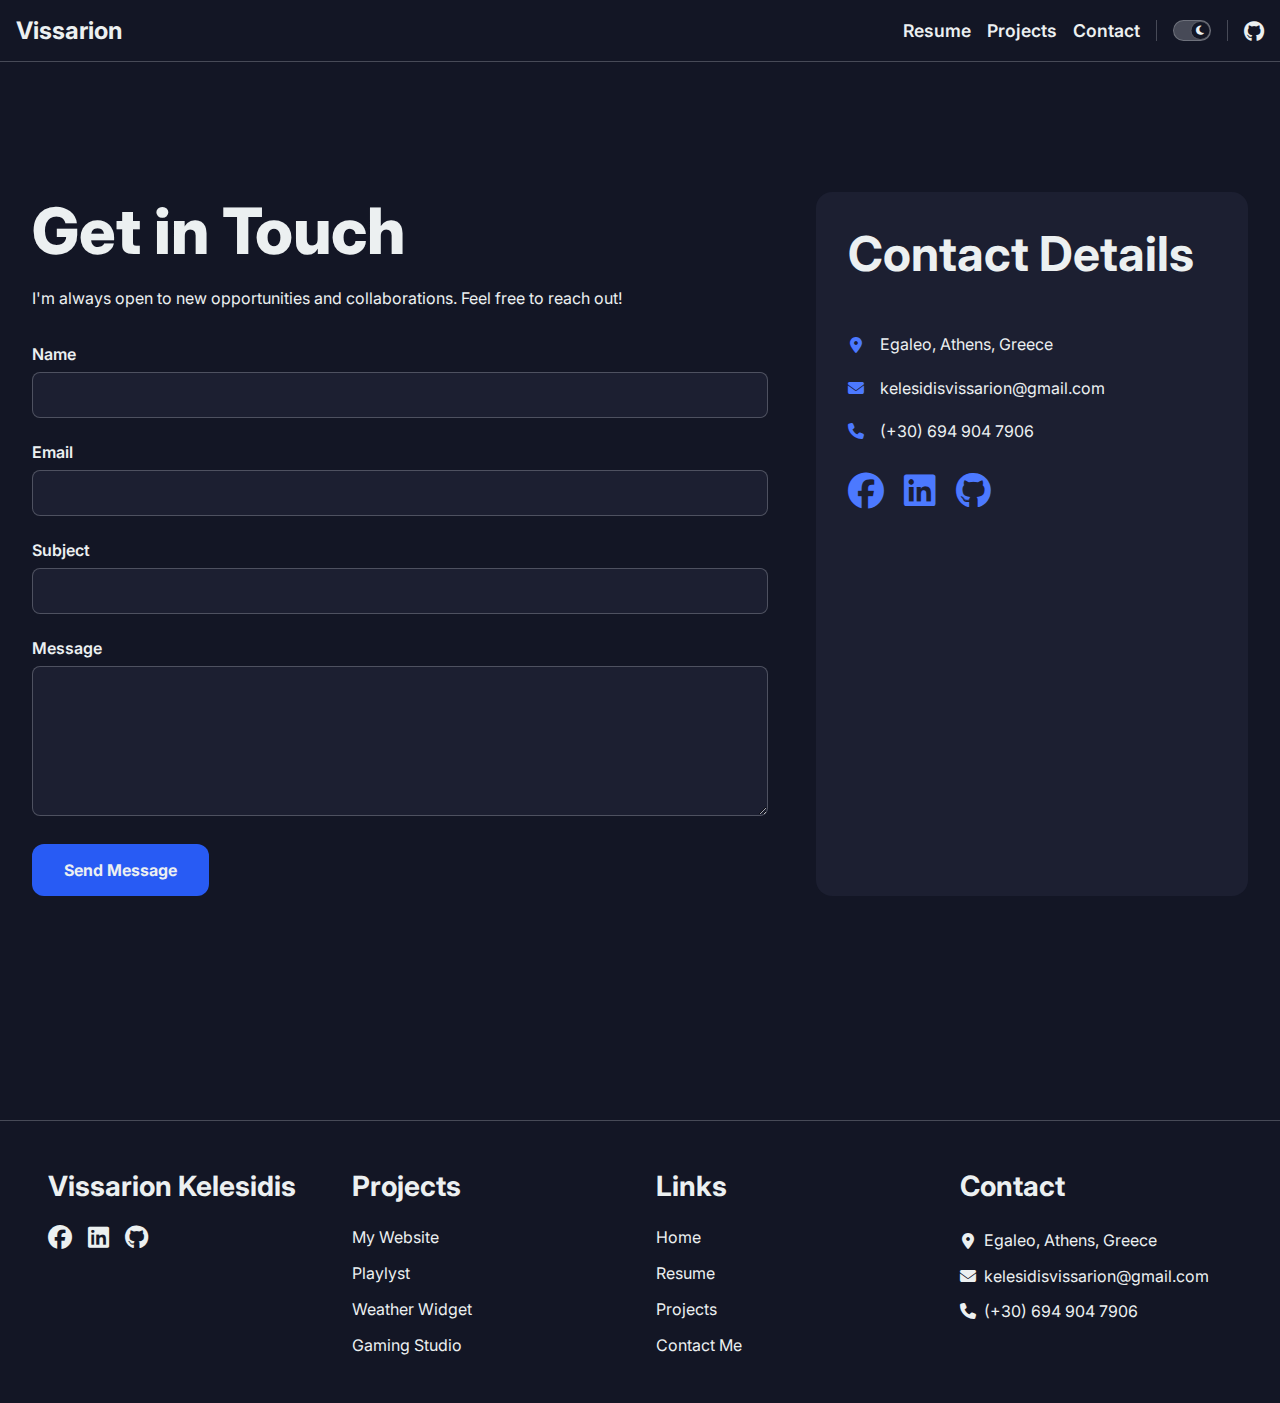
==== commit 6e7b7d23: "Refactor theme loading script: move inline to HTML files and remove separate JS file" ====
--- a/html/contact.html
+++ b/html/contact.html
@@ -14,6 +14,19 @@
   <!-- Styles -->
   <link rel="stylesheet" href="../css/all.min.css">
   <link rel="stylesheet" href="../css/styles.css">
+
+  <script>
+    // Prevent FOUC (Flash of Unstyled Content) with theme
+    (function () {
+      // Add this script as early as possible, ideally in the <head> of your HTML
+      const savedTheme = localStorage.getItem('theme') || 'dark';
+
+      // Immediately set the theme class and data attribute
+      document.documentElement.classList.toggle('dark-theme', savedTheme === 'dark');
+      document.documentElement.setAttribute('data-theme', savedTheme);
+      document.documentElement.setAttribute('data-loading-theme', 'true');
+    })();
+  </script>
 
 </head>
 
--- a/css/styles.css
+++ b/css/styles.css
@@ -68,8 +68,13 @@
   padding: 2rem;
 }
 
-h1, h2, h3, p, span, b {
-  transition: color 0.3s ease;
+h1,
+h2,
+h3,
+p,
+span,
+b {
+  transition: color 0.3s linear;
 }
 
 h1,
@@ -188,8 +193,8 @@
   padding: 2.5rem;
   box-shadow: 0 4px 6px rgba(0, 0, 0, 0.1);
   transition: box-shadow 0.3s ease,
-  background-color 0.5s ease,
-  border 0.5s ease;
+    background-color 0.5s ease,
+    border 0.5s ease;
 }
 
 .card-item:hover {
@@ -206,9 +211,10 @@
   margin-bottom: 0.5rem;
 }
 
-.project-img {
+.project-img img {
   border-radius: 10px;
   width: 100%;
+  height: 100%;
 }
 
 /* Navbar Styles */
@@ -452,8 +458,8 @@
   padding: 1rem;
   border-radius: 0.75rem;
   transition: transform 0.2s ease,
-              background-color 0.5s ease,
-              border 0.2s;
+    background-color 0.5s ease,
+    border 0.2s;
 }
 
 .icon img {
@@ -479,27 +485,34 @@
 
 .project-gallery {
   display: grid;
-  grid-template: 1fr 1fr / 1fr 1fr;
+  grid-template: 1fr 1fr 1fr 1fr / 1fr;
   gap: 2rem;
 }
 
 .project-gallery .card-item {
   display: flex;
-  flex-direction: column;
-  gap: 1rem;
+  gap: 2rem;
 }
 
 .project-gallery .project-details {
+  flex: 2;
   order: 1;
 }
 
 .project-gallery .project-img {
+  flex: 1.5;
   order: 0;
 }
 
 .project-gallery .project-details .btn {
   margin-top: 2rem;
   text-align: center;
+}
+
+.project-gallery .project-details-container {
+  display: flex;
+  flex-direction: column;
+  gap: 1rem;
 }
 
 /* Contact Section Styles */
@@ -636,10 +649,6 @@
 #contact-info .details {
   row-gap: 0.5rem;
   column-gap: 0.5rem;
-}
-
-.contact-info h2 {
-  margin-bottom: 1.5rem;
 }
 
 #contact-info i,
@@ -704,17 +713,6 @@
   cursor: pointer;
 }
 
-@media (max-width: 768px) {
-  #contact-page {
-    flex-direction: column;
-  }
-
-  .contact-info {
-    order: -1;
-  }
-}
-
-
 /* Resume Page Styles */
 #resume-page {
   padding-top: 10rem;
@@ -841,7 +839,6 @@
     justify-content: center;
   }
 
-  .project-gallery .card-item,
   .projects-grid .card-item {
     display: flex;
     flex-direction: column;
@@ -851,7 +848,7 @@
   .project-details {
     order: 1;
   }
-  
+
   .project-img {
     order: 0;
   }
@@ -863,23 +860,31 @@
   }
 
   .project-gallery {
-    grid-template: 1fr 1fr 1fr 1fr / 1fr;
+    display: block;
+  }
+
+  .project-gallery .card-item {
+    margin-bottom: 2rem;
   }
 }
 
 @media only screen and (max-width: 1100px) {
-  h1 {
+  h1,
+  #resume-page h1,
+  #projects-page h1,
+  #contact-page h1 {
     font-size: 3.5rem;
   }
 
   h2 {
     font-size: 2.3rem;
-  }
-
-  ;
-
-  h2 {
     padding-bottom: 1.5rem;
+  }
+
+  .project-gallery .card-item {
+    display: flex;
+    flex-direction: column;
+    gap: 1rem;
   }
 
   footer {
@@ -932,6 +937,20 @@
   }
 }
 
+@media (max-width: 768px) {
+
+  #resume-page,
+  #projects-page,
+  #contact-page {
+    flex-direction: column;
+    padding-top: 5rem;
+  }
+
+  .contact-info {
+    order: -1;
+  }
+}
+
 @media only screen and (max-width: 720px) {
 
   #github-link,
@@ -947,7 +966,10 @@
 }
 
 @media only screen and (max-width: 685px) {
-  h1 {
+  h1,
+  #resume-page h1,
+  #projects-page h1,
+  #contact-page h1 {
     font-size: 2.1rem;
   }
 
@@ -960,7 +982,7 @@
   }
 
   h3 {
-    font-size: 1.6rem;
+    font-size: 1.45rem;
   }
 }
 
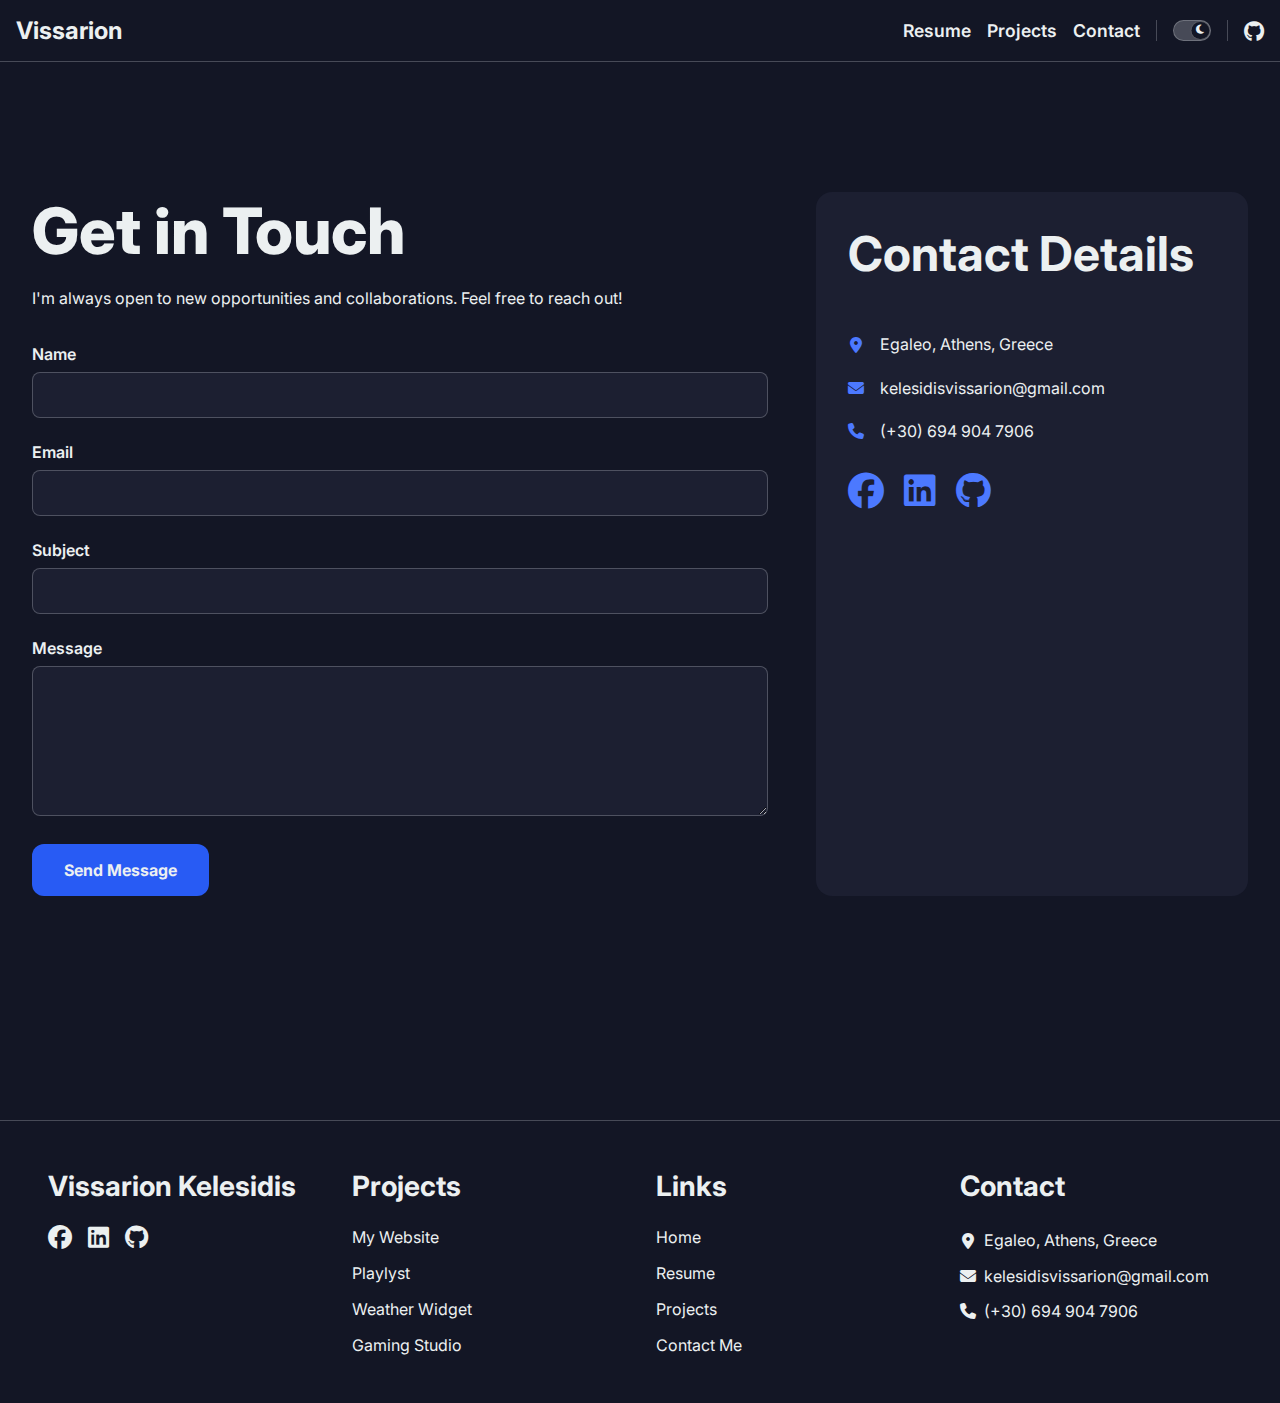
==== commit be528403: "Update image assets to WebP format and preload CSS for improved performance" ====
--- a/html/contact.html
+++ b/html/contact.html
@@ -7,14 +7,13 @@
   <title>Contact - Vissarion Kelesidis</title>
 
   <!-- Scripts -->
-  <script src="../js/themeLoader.js"></script>
   <script src="../js/script.js" defer></script>
   <script src="../js/contactForm.js" defer></script>
 
   <!-- Styles -->
-  <link rel="stylesheet" href="../css/all.min.css">
   <link rel="stylesheet" href="../css/styles.css">
-
+  <link rel="preload" href="../css/all.min.css" as="style" onload="this.onload=null;this.rel='stylesheet'">
+  
   <script>
     // Prevent FOUC (Flash of Unstyled Content) with theme
     (function () {
